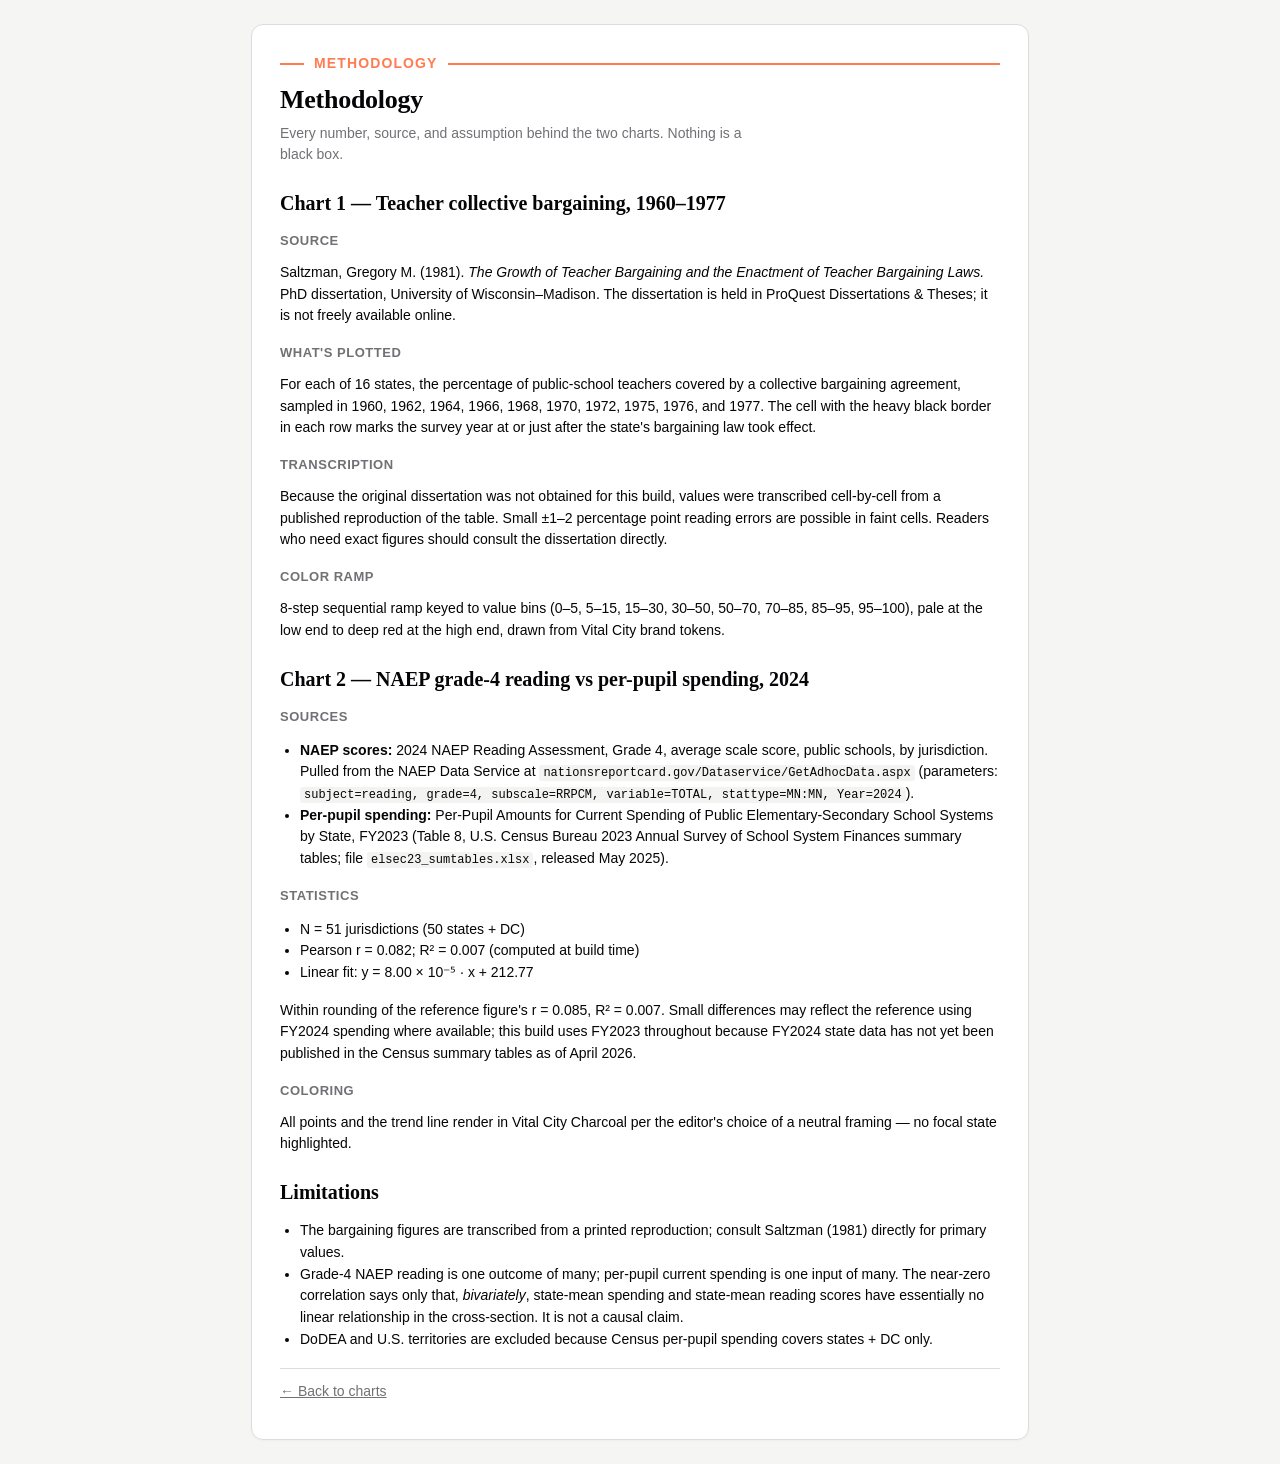
==== methodology.html @ 80a82fcb "Two education-policy charts in Vital City style - Teacher collective bargaining heatmap, 1960-1977 (" ====
<!DOCTYPE html>
<html lang="en">
<head>
<meta charset="utf-8">
<meta name="viewport" content="width=device-width, initial-scale=1">
<title>Methodology — NYC education policy charts</title>
<link rel="stylesheet" href="assets/card.css">
<style>
  .card { max-width: 720px; }
  .card h2 { font-family: var(--vc-font-serif); font-size: 20px; margin: 26px 0 8px; }
  .card h3 { font-size: 13px; text-transform: uppercase; letter-spacing: var(--vc-track-caps); color: var(--vc-charcoal); margin: 18px 0 4px; }
  .card p, .card li { font-size: 14px; line-height: 1.55; }
  .card ul { padding-left: 20px; }
  .card code { font-family: ui-monospace, "SF Mono", Menlo, monospace; font-size: 12px; background: #f3f3f1; padding: 1px 4px; border-radius: 3px; }
</style>
</head>
<body>
<article class="card">
  <p class="kicker">Methodology</p>
  <h1 class="chart-title">Methodology</h1>
  <p class="dek">Every number, source, and assumption behind the two charts. Nothing is a black box.</p>

  <h2>Chart 1 — Teacher collective bargaining, 1960–1977</h2>
  <h3>Source</h3>
  <p>Saltzman, Gregory M. (1981). <em>The Growth of Teacher Bargaining and the Enactment of Teacher Bargaining Laws.</em> PhD dissertation, University of Wisconsin–Madison. The dissertation is held in ProQuest Dissertations &amp; Theses; it is not freely available online.</p>
  <h3>What's plotted</h3>
  <p>For each of 16 states, the percentage of public-school teachers covered by a collective bargaining agreement, sampled in 1960, 1962, 1964, 1966, 1968, 1970, 1972, 1975, 1976, and 1977. The cell with the heavy black border in each row marks the survey year at or just after the state's bargaining law took effect.</p>
  <h3>Transcription</h3>
  <p>Because the original dissertation was not obtained for this build, values were transcribed cell-by-cell from a published reproduction of the table. Small ±1–2 percentage point reading errors are possible in faint cells. Readers who need exact figures should consult the dissertation directly.</p>
  <h3>Color ramp</h3>
  <p>8-step sequential ramp keyed to value bins (0–5, 5–15, 15–30, 30–50, 50–70, 70–85, 85–95, 95–100), pale at the low end to deep red at the high end, drawn from Vital City brand tokens.</p>

  <h2>Chart 2 — NAEP grade-4 reading vs per-pupil spending, 2024</h2>
  <h3>Sources</h3>
  <ul>
    <li><strong>NAEP scores:</strong> 2024 NAEP Reading Assessment, Grade 4, average scale score, public schools, by jurisdiction. Pulled from the NAEP Data Service at <code>nationsreportcard.gov/Dataservice/GetAdhocData.aspx</code> (parameters: <code>subject=reading, grade=4, subscale=RRPCM, variable=TOTAL, stattype=MN:MN, Year=2024</code>).</li>
    <li><strong>Per-pupil spending:</strong> Per-Pupil Amounts for Current Spending of Public Elementary-Secondary School Systems by State, FY2023 (Table 8, U.S. Census Bureau 2023 Annual Survey of School System Finances summary tables; file <code>elsec23_sumtables.xlsx</code>, released May 2025).</li>
  </ul>
  <h3>Statistics</h3>
  <ul>
    <li>N = 51 jurisdictions (50 states + DC)</li>
    <li>Pearson r = 0.082; R² = 0.007 (computed at build time)</li>
    <li>Linear fit: y = 8.00 × 10⁻⁵ · x + 212.77</li>
  </ul>
  <p>Within rounding of the reference figure's r = 0.085, R² = 0.007. Small differences may reflect the reference using FY2024 spending where available; this build uses FY2023 throughout because FY2024 state data has not yet been published in the Census summary tables as of April 2026.</p>
  <h3>Coloring</h3>
  <p>All points and the trend line render in Vital City Charcoal per the editor's choice of a neutral framing — no focal state highlighted.</p>

  <h2>Limitations</h2>
  <ul>
    <li>The bargaining figures are transcribed from a printed reproduction; consult Saltzman (1981) directly for primary values.</li>
    <li>Grade-4 NAEP reading is one outcome of many; per-pupil current spending is one input of many. The near-zero correlation says only that, <em>bivariately</em>, state-mean spending and state-mean reading scores have essentially no linear relationship in the cross-section. It is not a causal claim.</li>
    <li>DoDEA and U.S. territories are excluded because Census per-pupil spending covers states + DC only.</li>
  </ul>

  <p class="source"><a href="index.html">← Back to charts</a></p>
</article>
</body>
</html>
---- assets/card.css ----
/* Shared embed-card styles for nyc-education-policy-charts.
   Pulls Vital City design tokens; embeddable inside a Ghost article (~700px). */

:root {
  /* Vital City tokens (subset, mirrored from vital-city-design-system/tokens/tokens.css) */
  --vc-black: #050507;
  --vc-white: #ffffff;
  --vc-cloud: #dddddd;
  --vc-charcoal: #707175;
  --vc-orange: #ff7c53;
  --vc-chartreuse: #dde44c;
  --vc-magenta: #e7466d;

  /* Sequential ramp (chartreuse -> safety orange -> baddest red) */
  --vc-ramp-0: #f7f8dd;   /* ~0% — pale */
  --vc-ramp-1: #edefa8;
  --vc-ramp-2: #e0e883;
  --vc-ramp-3: #fb9e63;
  --vc-ramp-4: #fb693c;
  --vc-ramp-5: #ed5236;
  --vc-ramp-6: #e03a30;
  --vc-ramp-7: #d2232a;   /* ~100% — deep red */

  --vc-font-sans: "halyard-text", "Inter", "Helvetica Neue", Arial, sans-serif;
  --vc-font-serif: "GascogneTS", "Source Serif 4", Georgia, "Times New Roman", serif;
  --vc-track-caps: 0.04em;
  --vc-track-kicker: 0.08em;
}

html, body { margin: 0; padding: 0; }
body {
  background: #f5f5f3;
  font-family: var(--vc-font-sans);
  color: var(--vc-black);
  -webkit-font-smoothing: antialiased;
  padding: 24px 16px;
}

.card {
  max-width: 700px;
  margin: 0 auto;
  background: var(--vc-white);
  border: 1px solid var(--vc-cloud);
  border-radius: 12px;
  padding: 28px 28px 22px;
  box-shadow: 0 1px 2px rgba(0,0,0,0.03);
}

.kicker {
  font-size: 11px;
  font-weight: 700;
  letter-spacing: var(--vc-track-kicker);
  text-transform: uppercase;
  color: var(--vc-orange);
  margin: 0 0 10px;
  display: flex;
  align-items: center;
  gap: 10px;
}
.kicker::before, .kicker::after {
  content: "";
  flex: 0 0 24px;
  height: 2px;
  background: var(--vc-orange);
}
.kicker::after { flex: 1; }

h1.chart-title {
  font-family: var(--vc-font-serif);
  font-weight: 700;
  font-size: 26px;
  line-height: 1.15;
  margin: 0 0 8px;
  color: var(--vc-black);
  letter-spacing: -0.01em;
}
h1.chart-title em { font-style: italic; }

.dek {
  font-size: 14px;
  line-height: 1.45;
  color: var(--vc-charcoal);
  margin: 0 0 18px;
  max-width: 60ch;
}

.source {
  font-size: 11px;
  line-height: 1.45;
  color: var(--vc-charcoal);
  margin-top: 18px;
  border-top: 1px solid var(--vc-cloud);
  padding-top: 12px;
}
.source a { color: var(--vc-charcoal); text-decoration: underline; }
.source strong { color: var(--vc-black); font-weight: 700; }

.legend-row {
  display: flex;
  align-items: center;
  gap: 14px;
  font-size: 11px;
  color: var(--vc-charcoal);
  margin-bottom: 14px;
  flex-wrap: wrap;
}
.legend-ramp {
  display: flex;
  align-items: center;
  gap: 6px;
}
.legend-ramp .swatch {
  display: inline-flex;
  height: 12px;
  width: 110px;
  border-radius: 2px;
  background: linear-gradient(to right,
    var(--vc-ramp-0), var(--vc-ramp-2), var(--vc-ramp-4), var(--vc-ramp-7));
}
.legend-ramp .endcap { font-variant-numeric: tabular-nums; }

.law-key {
  display: inline-flex;
  align-items: center;
  gap: 6px;
}
.law-key .box {
  display: inline-block;
  width: 14px;
  height: 14px;
  border: 2px solid var(--vc-black);
  background: var(--vc-white);
}
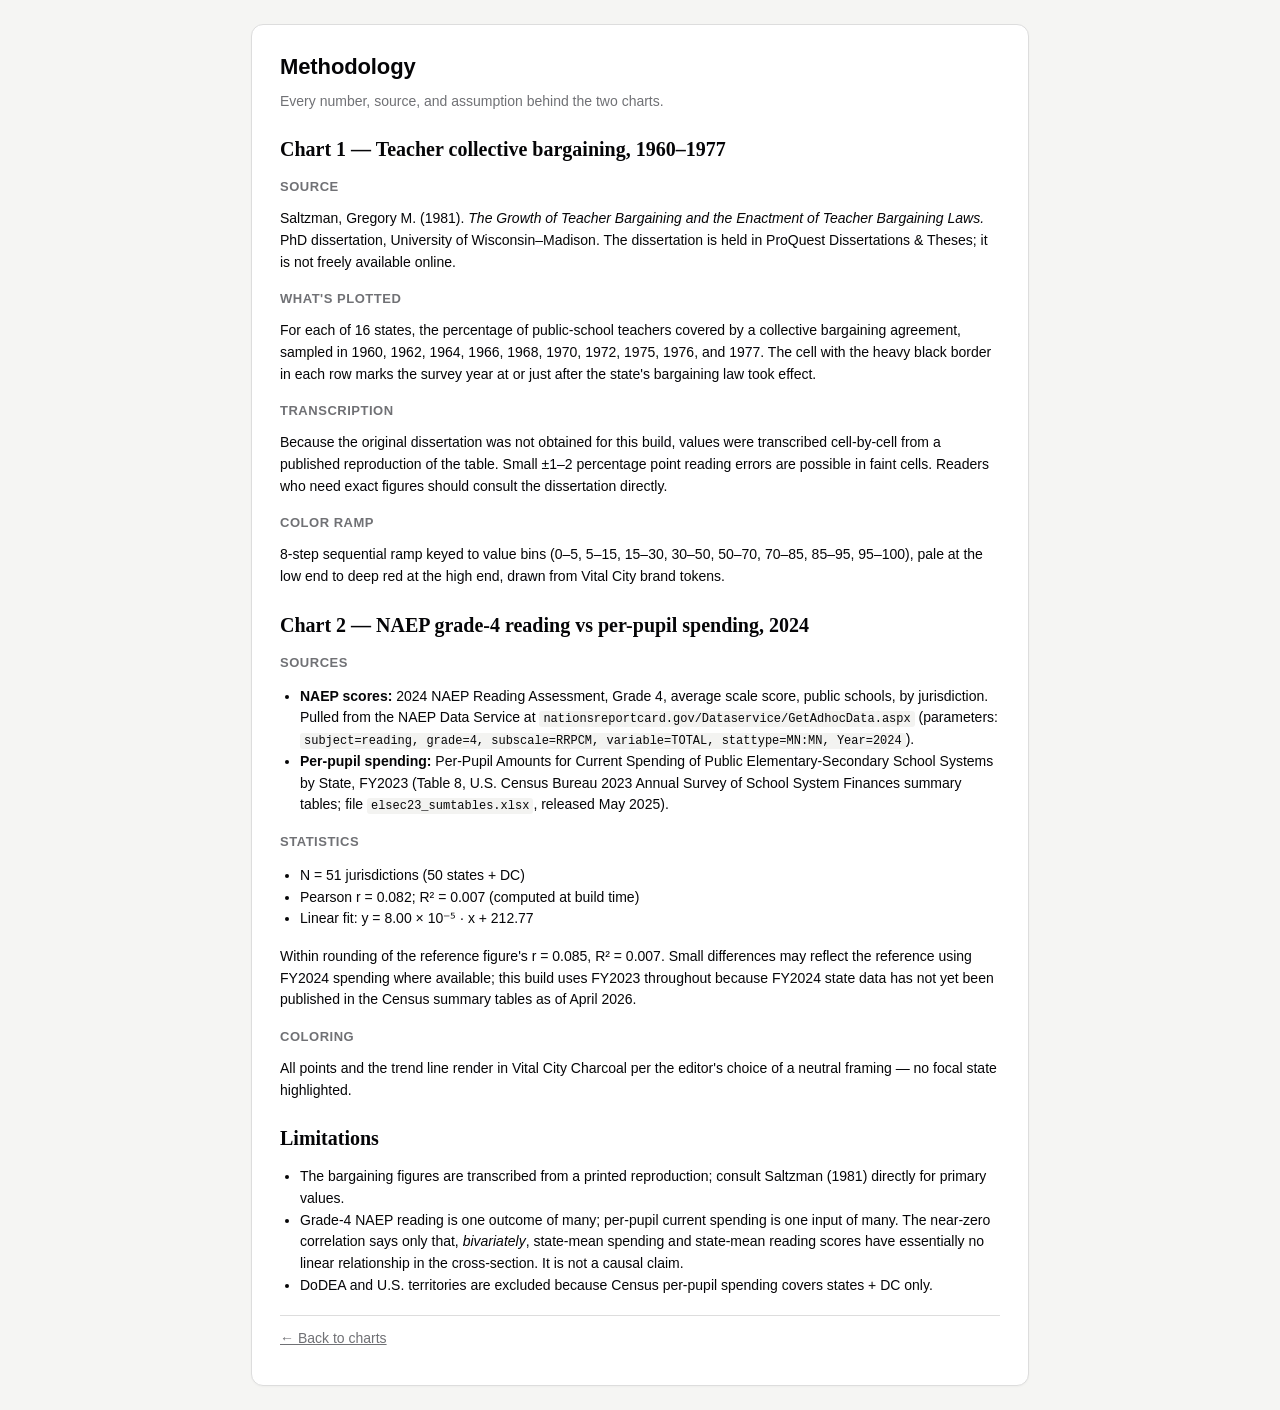
==== commit 81c98b03: "Cut AI-writing tells from page copy Rewrote sentences that read as machine-written (not-X-but-Y reve" ====
--- a/methodology.html
+++ b/methodology.html
@@ -18,7 +18,7 @@
 <article class="card">
   <p class="kicker">Methodology</p>
   <h1 class="chart-title">Methodology</h1>
-  <p class="dek">Every number, source, and assumption behind the two charts. Nothing is a black box.</p>
+  <p class="dek">Every number, source, and assumption behind the two charts.</p>
 
   <h2>Chart 1 — Teacher collective bargaining, 1960–1977</h2>
   <h3>Source</h3>
--- a/assets/card.css
+++ b/assets/card.css
@@ -35,6 +35,15 @@
   -webkit-font-smoothing: antialiased;
   padding: 24px 16px;
 }
+body.embedded {
+  background: transparent;
+  padding: 0;
+}
+body.embedded .card {
+  border: 0;
+  box-shadow: none;
+  padding: 4px 0 0;
+}
 
 .card {
   max-width: 700px;
@@ -46,42 +55,29 @@
   box-shadow: 0 1px 2px rgba(0,0,0,0.03);
 }
 
-.kicker {
-  font-size: 11px;
-  font-weight: 700;
-  letter-spacing: var(--vc-track-kicker);
-  text-transform: uppercase;
-  color: var(--vc-orange);
-  margin: 0 0 10px;
-  display: flex;
-  align-items: center;
-  gap: 10px;
-}
-.kicker::before, .kicker::after {
-  content: "";
-  flex: 0 0 24px;
-  height: 2px;
-  background: var(--vc-orange);
-}
-.kicker::after { flex: 1; }
+/* Kickers are NOT used on Vital City data-viz cards.
+   Headlines are bold sans (Halyard), sentence case, no decorative element above. */
+.kicker { display: none; }
 
 h1.chart-title {
-  font-family: var(--vc-font-serif);
-  font-weight: 700;
-  font-size: 26px;
-  line-height: 1.15;
-  margin: 0 0 8px;
+  font-family: var(--vc-font-sans);
+  font-weight: 800;
+  font-size: 22px;
+  line-height: 1.25;
+  margin: 0 0 10px;
   color: var(--vc-black);
-  letter-spacing: -0.01em;
+  letter-spacing: -0.005em;
 }
 h1.chart-title em { font-style: italic; }
 
 .dek {
+  font-family: var(--vc-font-sans);
   font-size: 14px;
+  font-weight: 400;
   line-height: 1.45;
   color: var(--vc-charcoal);
-  margin: 0 0 18px;
-  max-width: 60ch;
+  margin: 0 0 22px;
+  max-width: 62ch;
 }
 
 .source {
